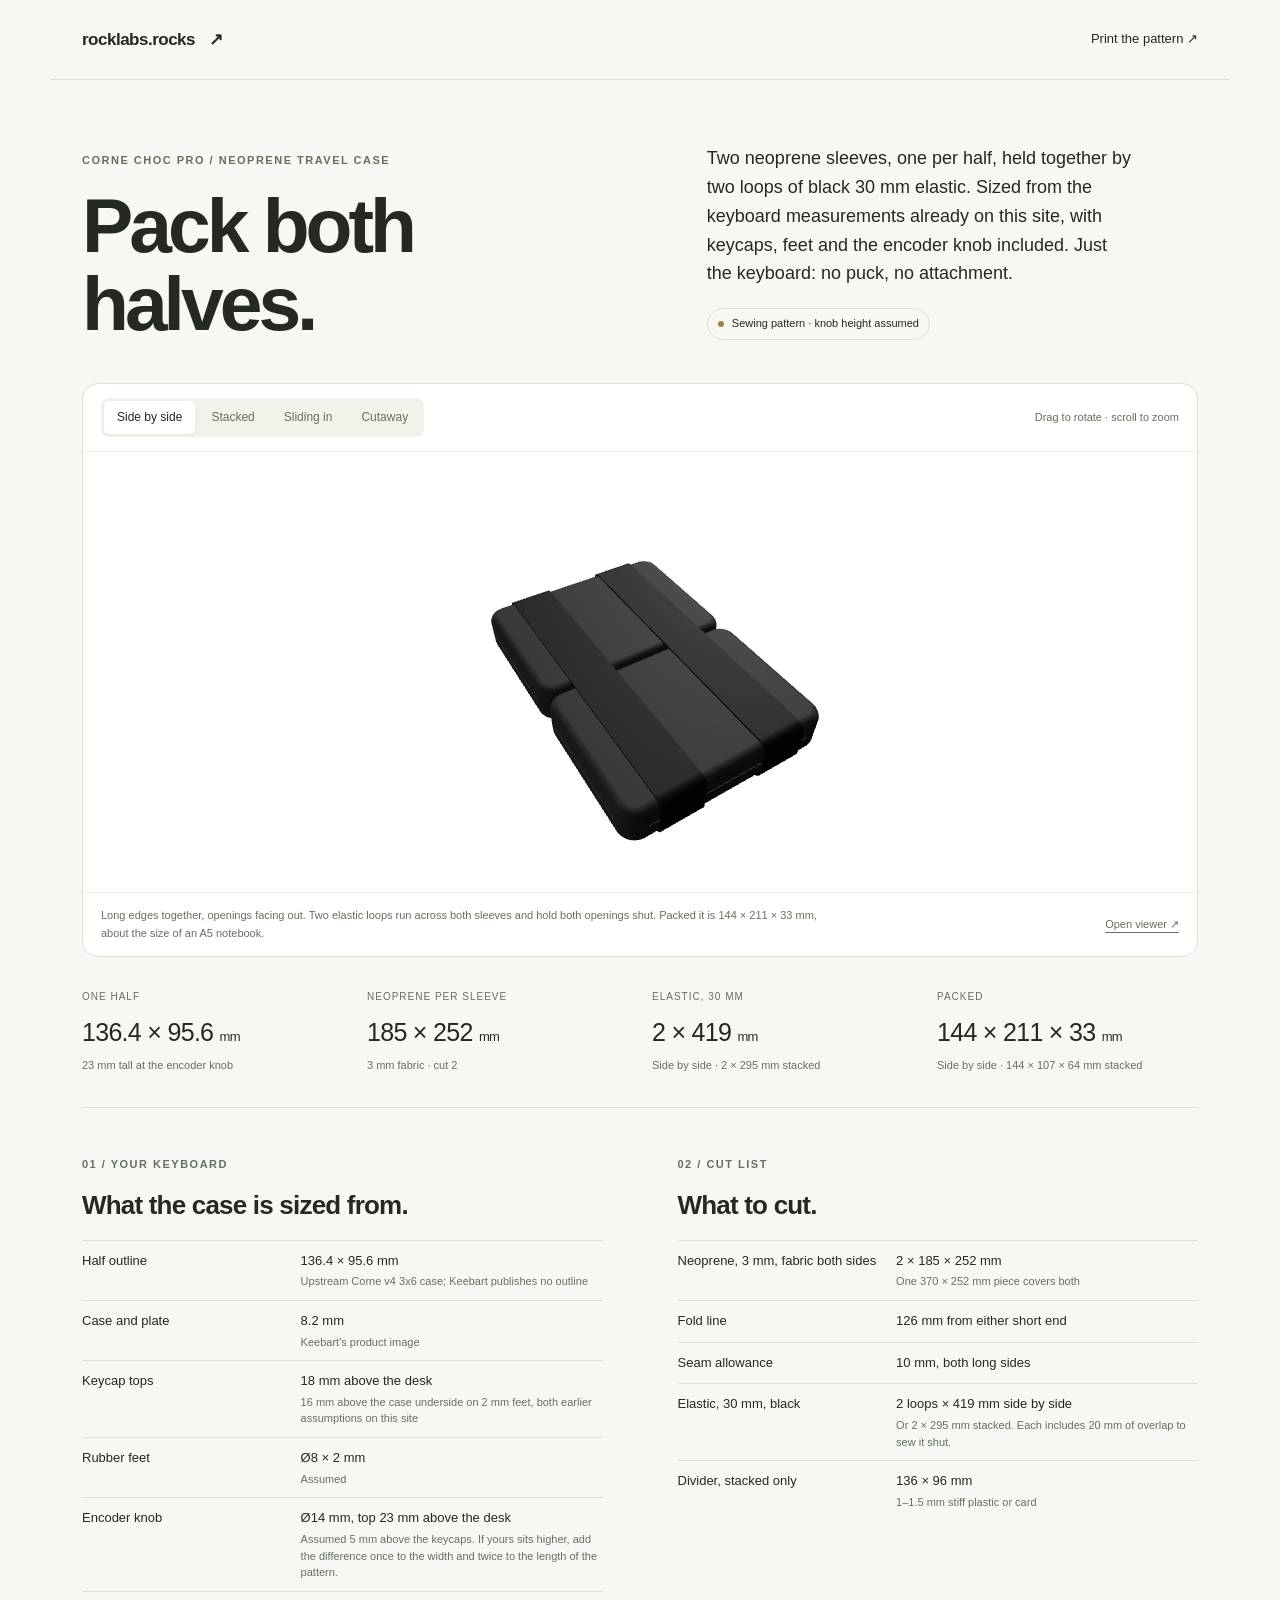
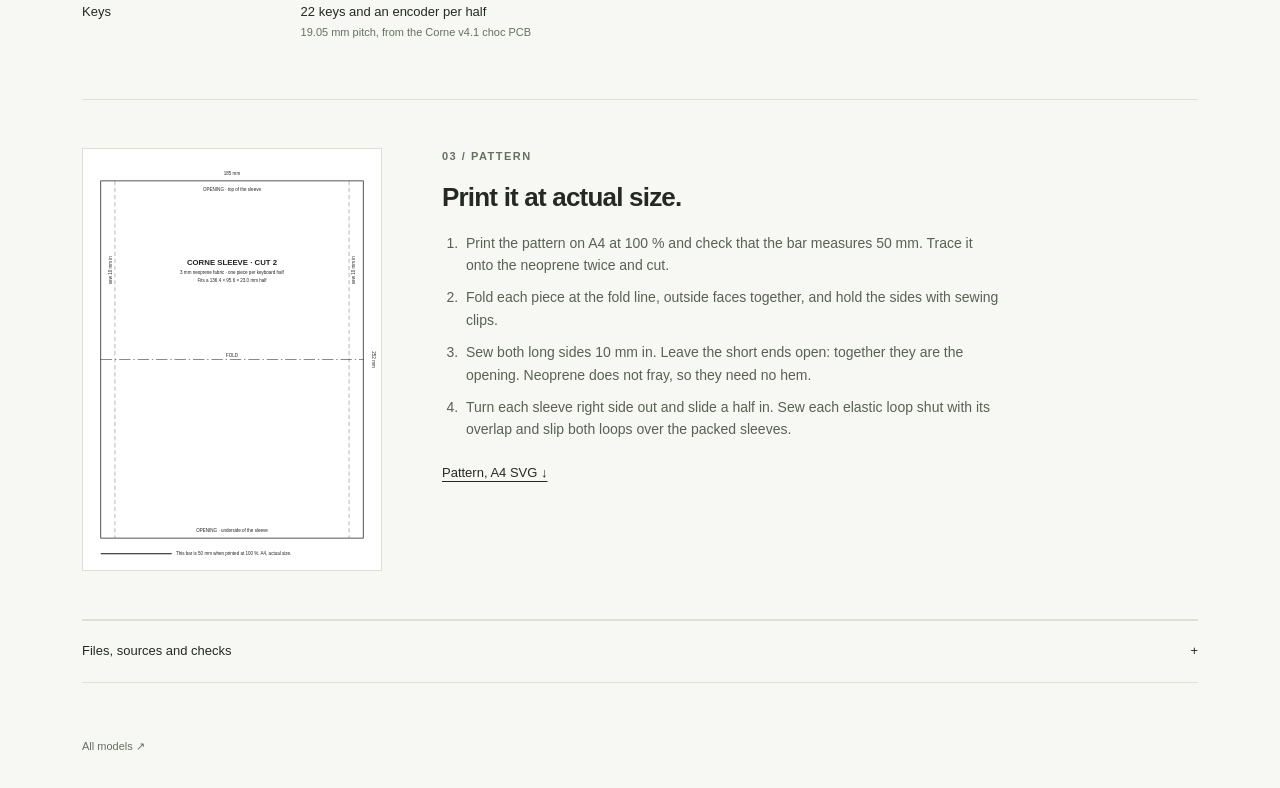
==== case.html @ 36a853fb "Add neoprene travel case for the Corne halves with render page and A4 pattern" ====
<!DOCTYPE html>
<html lang="en">
<head>
  <meta charset="UTF-8">
  <meta name="viewport" content="width=device-width, initial-scale=1">
  <meta name="description" content="A sewn neoprene travel case for both Corne Choc Pro halves: 3D render, keyboard measurements, cut sizes and a 1:1 A4 pattern.">
  <title>Corne neoprene travel case — rocklabs.rocks</title>
  <link rel="stylesheet" href="assets/dock.css">
  <link rel="stylesheet" href="assets/dual.css">
  <link rel="stylesheet" href="assets/case.css">
</head>
<body>
  <header class="site-header">
    <a class="wordmark" href="index.html">rocklabs.rocks <span aria-hidden="true">↗</span></a>
    <a href="models/corne_case_pattern.svg">Print the pattern ↗</a>
  </header>
  <main>
    <section class="intro">
      <div>
        <p class="eyebrow">CORNE CHOC PRO / NEOPRENE TRAVEL CASE</p>
        <h1>Pack both<br>halves.</h1>
      </div>
      <div class="intro-copy">
        <p>Two neoprene sleeves, one per half, held together by two loops of black 30 mm elastic. Sized from the keyboard measurements already on this site, with keycaps, feet and the encoder knob included. Just the keyboard: no puck, no attachment.</p>
        <span class="status"><i></i> Sewing pattern · knob height assumed</span>
      </div>
    </section>

    <section class="viewer-card" aria-label="Interactive case preview">
      <div class="viewer-toolbar">
        <div class="tabs" role="group" aria-label="Choose model view">
          <button type="button" data-mode="side" aria-pressed="true">Side by side</button>
          <button type="button" data-mode="stacked" aria-pressed="false">Stacked</button>
          <button type="button" data-mode="sliding" aria-pressed="false">Sliding in</button>
          <button type="button" data-mode="cutaway" aria-pressed="false">Cutaway</button>
        </div>
        <span class="viewer-help">Drag to rotate · scroll to zoom</span>
      </div>
      <div class="viewport">
        <iframe id="model-view" title="3D preview of the Corne neoprene travel case" src="viewer.html?embed=1&amp;label=Corne%20neoprene%20case%20%E2%80%94%20side%20by%20side&amp;model=models%2Fcorne_case_side_sleeves.stl%7C3a3d41&amp;model=models%2Fcorne_case_side_bands.stl%7C151617" allow="fullscreen"></iframe>
        <p id="load-status" role="status">Loading the actual STL files…</p>
      </div>
      <div class="viewer-caption">
        <p id="view-caption">Long edges together, openings facing out. Two elastic loops run across both sleeves and hold both openings shut. Packed it is 144 × 211 × 33 mm, about the size of an A5 notebook.</p>
        <a id="open-viewer" href="viewer.html?model=models/corne_case_side_sleeves.stl">Open viewer ↗</a>
      </div>
    </section>

    <section class="spec-strip" aria-label="Case measurements">
      <div><span>ONE HALF</span><strong><b data-fill="derived.keyboard_half.length">136.4</b> × <b data-fill="derived.keyboard_half.depth">95.6</b> <small>mm</small></strong><p><b data-fill="derived.keyboard_half.packed_height">23</b> mm tall at the encoder knob</p></div>
      <div><span>NEOPRENE PER SLEEVE</span><strong><b data-fill="derived.sleeve.cut_width">185</b> × <b data-fill="derived.sleeve.cut_length">252</b> <small>mm</small></strong><p>3 mm fabric · cut 2</p></div>
      <div><span>ELASTIC, 30 MM</span><strong>2 × <b data-fill="derived.elastic_loops.side_by_side.0">419</b> <small>mm</small></strong><p>Side by side · 2 × <b data-fill="derived.elastic_loops.stacked.0">295</b> mm stacked</p></div>
      <div><span>PACKED</span><strong><b data-fill="derived.packed.side_by_side">144 × 211 × 33</b> <small>mm</small></strong><p>Side by side · <b data-fill="derived.packed.stacked">144 × 107 × 64</b> mm stacked</p></div>
    </section>

    <section class="measure-grid">
      <article>
        <p class="eyebrow">01 / YOUR KEYBOARD</p>
        <h2>What the case is sized from.</h2>
        <table>
          <tr><th>Half outline</th><td><b data-fill="derived.keyboard_half.length">136.4</b> × <b data-fill="derived.keyboard_half.depth">95.6</b> mm<small>Upstream Corne v4 3x6 case; Keebart publishes no outline</small></td></tr>
          <tr><th>Case and plate</th><td><b data-fill="config.keyboard_case_height">8.2</b> mm<small>Keebart's product image</small></td></tr>
          <tr><th>Keycap tops</th><td><b data-fill="derived.keyboard_half.keycap_top_above_desk">18</b> mm above the desk<small>16 mm above the case underside on 2 mm feet, both earlier assumptions on this site</small></td></tr>
          <tr><th>Rubber feet</th><td>Ø<b data-fill="config.keyboard_foot_diameter">8</b> × <b data-fill="config.keyboard_foot_height">2</b> mm<small>Assumed</small></td></tr>
          <tr><th>Encoder knob</th><td>Ø<b data-fill="config.encoder_knob_diameter">14</b> mm, top <b data-fill="derived.keyboard_half.knob_top_above_desk">23</b> mm above the desk<small>Assumed <b data-fill="config.encoder_knob_above_keycaps">5</b> mm above the keycaps. If yours sits higher, add the difference once to the width and twice to the length of the pattern.</small></td></tr>
          <tr><th>Keys</th><td>22 keys and an encoder per half<small>19.05 mm pitch, from the Corne v4.1 choc PCB</small></td></tr>
        </table>
      </article>
      <article>
        <p class="eyebrow">02 / CUT LIST</p>
        <h2>What to cut.</h2>
        <table>
          <tr><th>Neoprene, 3 mm, fabric both sides</th><td>2 × <b data-fill="derived.sleeve.cut_width">185</b> × <b data-fill="derived.sleeve.cut_length">252</b> mm<small>One <b data-fill="derived.neoprene_needed">370 × 252</b> mm piece covers both</small></td></tr>
          <tr><th>Fold line</th><td><b data-fill="derived.sleeve.fold_from_end">126</b> mm from either short end</td></tr>
          <tr><th>Seam allowance</th><td><b data-fill="config.seam_allowance">10</b> mm, both long sides</td></tr>
          <tr><th>Elastic, 30 mm, black</th><td>2 loops × <b data-fill="derived.elastic_loops.side_by_side.0">419</b> mm side by side<small>Or 2 × <b data-fill="derived.elastic_loops.stacked.0">295</b> mm stacked. Each includes <b data-fill="config.elastic_join_overlap">20</b> mm of overlap to sew it shut.</small></td></tr>
          <tr><th>Divider, stacked only</th><td><b data-fill="derived.divider">136 × 96</b> mm<small>1–1.5 mm stiff plastic or card</small></td></tr>
        </table>
      </article>
    </section>

    <section class="pattern" aria-labelledby="pattern-heading">
      <a class="pattern-sheet" href="models/corne_case_pattern.svg"><img src="models/corne_case_pattern.svg" alt="Cut pattern: a 185 by 252 mm rectangle with a fold line across the middle and a 10 mm seam line along both long sides" width="210" height="297"></a>
      <div>
        <p class="eyebrow">03 / PATTERN</p>
        <h2 id="pattern-heading">Print it at actual size.</h2>
        <ol class="steps">
          <li>Print the pattern on A4 at 100 % and check that the bar measures 50 mm. Trace it onto the neoprene twice and cut.</li>
          <li>Fold each piece at the fold line, outside faces together, and hold the sides with sewing clips.</li>
          <li>Sew both long sides 10 mm in. Leave the short ends open: together they are the opening. Neoprene does not fray, so they need no hem.</li>
          <li>Turn each sleeve right side out and slide a half in. Sew each elastic loop shut with its overlap and slip both loops over the packed sleeves.</li>
        </ol>
        <p class="pattern-links"><a href="models/corne_case_pattern.svg" download>Pattern, A4 SVG ↓</a></p>
      </div>
    </section>

    <details>
      <summary>Files, sources and checks <span>+</span></summary>
      <div class="reference-content">
        <p id="validation">CAD and mesh check results are in the dimension report.</p>
        <p>The keyboard model uses the switch positions from foostan's Corne v4.1 choc PCB and the outline of the upstream 3x6 case (CC BY 4.0). Keebart's own case may differ slightly; the neoprene stretches enough to cover that.</p>
        <div class="resource-links">
          <a href="models/corne_case_pattern.svg" download>Pattern SVG ↓</a>
          <a href="models/corne_case_dimensions.json">Dimensions & checks ↗</a>
          <a href="cad/corne_case.json" download>Keyboard & case parameters ↓</a>
          <a href="cad/work/generate_corne_case.py" download>CAD generator ↓</a>
          <a href="cad/references/README.md">Reference attribution ↗</a>
        </div>
      </div>
    </details>
  </main>
  <footer><a href="index.html">All models ↗</a></footer>
  <script src="assets/case.js" defer></script>
</body>
</html>
---- assets/dock.css ----
:root { color-scheme: light; --ink:#242923; --muted:#65705f; --paper:#f7f8f3; --line:#dce1d4; --green:#e1eccb; }
* { box-sizing:border-box; }
body { margin:0; background:var(--paper); color:var(--ink); font-family:-apple-system,BlinkMacSystemFont,"Segoe UI",sans-serif; line-height:1.6; }
a { color:inherit; text-underline-offset:4px; }
a:focus-visible,button:focus-visible,summary:focus-visible { outline:3px solid #678746; outline-offset:5px; }
.site-header,main,footer { max-width:1180px; margin:auto; padding-left:32px; padding-right:32px; }
.site-header { display:flex; justify-content:space-between; align-items:center; padding-top:26px; padding-bottom:26px; border-bottom:1px solid var(--line); font-size:13px; }
.site-header a { text-decoration:none; }
.wordmark { font-weight:750; font-size:17px; letter-spacing:-.5px; }
.wordmark span { margin-left:10px; }
.intro { display:grid; grid-template-columns:1.15fr 1fr; align-items:end; gap:60px; padding:64px 0 40px; }
.eyebrow { font-size:11px; font-weight:650; letter-spacing:1.5px; margin:0 0 17px; color:var(--muted); }
h1 { font-size:clamp(48px,6vw,78px); line-height:1.02; letter-spacing:-4px; margin:0; font-weight:600; }
.intro-copy { max-width:425px; padding-bottom:3px; }
.intro-copy>p { font-size:18px; line-height:1.6; margin:0 0 20px; }
.status { display:inline-flex; gap:8px; align-items:center; font-size:11px; border:1px solid var(--line); padding:6px 10px; border-radius:20px; }
.status i { width:6px; height:6px; border-radius:50%; background:#a48239; }
.viewer-card { background:#fff; border:1px solid var(--line); border-radius:16px; overflow:hidden; }
.viewer-toolbar,.viewer-caption { padding:14px 18px; display:flex; align-items:center; justify-content:space-between; gap:16px; }
.viewer-toolbar { border-bottom:1px solid #edf0e7; }
.tabs { display:flex; padding:3px; background:#f1f3eb; border-radius:8px; gap:3px; }
.tabs button { border:0; background:transparent; border-radius:5px; padding:7px 13px; font:inherit; font-size:12px; color:var(--muted); cursor:pointer; }
.tabs button[aria-pressed=true] { color:var(--ink); background:white; box-shadow:0 1px 4px #0000000d; }
.viewer-help { font-size:11px; color:var(--muted); }
.viewport { height:440px; position:relative; }
iframe { width:100%; height:100%; border:0; display:block; }
#load-status { position:absolute; left:18px; bottom:3px; font-size:12px; color:var(--muted); background:#fffffff0; padding:4px 8px; border-radius:4px; pointer-events:none; }
#load-status:empty { display:none; }
.viewer-caption { border-top:1px solid #edf0e7; color:var(--muted); font-size:11px; }
.viewer-caption p { margin:0; max-width:740px; }
.viewer-caption a { white-space:nowrap; }
.spec-strip { display:grid; grid-template-columns:repeat(4,1fr); padding:32px 0; border-bottom:1px solid var(--line); gap:24px; }
.spec-strip span { display:block; color:var(--muted); font-size:10px; letter-spacing:1px; margin-bottom:7px; }
.spec-strip strong { display:block; font-weight:500; font-size:25px; letter-spacing:-.7px; }
.spec-strip small { font-size:13px; }
.spec-strip p { color:var(--muted); font-size:11px; margin:5px 0 0; }
.details-grid { display:grid; grid-template-columns:1fr 1fr; gap:75px; padding:48px 0; border-bottom:1px solid var(--line); }
h2 { font-size:26px; line-height:1.2; font-weight:550; letter-spacing:-.8px; margin:0 0 18px; }
.details-grid article>p:not(.eyebrow) { font-size:14px; color:#586152; }
.downloads { padding:46px 0 28px; }
.download-heading>p:last-child { font-size:12px; color:var(--muted); margin-top:-6px; }
.download-cards { display:grid; grid-template-columns:repeat(3,1fr); gap:14px; margin-top:25px; }
.download-card { display:flex; flex-direction:column; text-decoration:none; padding:24px; border:1px solid var(--line); border-radius:12px; transition:transform .15s,background .15s; }
.download-card:hover { transform:translateY(-3px); background:#edf0e4; }
.download-card.primary { background:var(--green); border-color:#cfddba; }
.download-card>span { font-size:9px; color:var(--muted); letter-spacing:.9px; }
.download-card strong { font-size:22px; font-weight:500; margin:14px 0 9px; }
.download-card b { float:right; font-weight:400; }
.download-card p { color:#57614f; font-size:12px; margin:0 0 24px; }
.download-card small { font-size:10px; margin-top:auto; }
.hardware { font-size:12px; color:var(--muted); margin:20px 0 0; max-width:1000px; }
details { border-top:1px solid var(--line); border-bottom:1px solid var(--line); margin-bottom:55px; }
summary { padding:20px 0; cursor:pointer; font-size:13px; list-style:none; }
summary::-webkit-details-marker { display:none; }
summary span { float:right; }
.reference-content { padding-bottom:24px; font-size:13px; color:var(--muted); }
.resource-links { display:flex; flex-wrap:wrap; gap:13px 24px; margin-top:20px; }
footer { display:flex; justify-content:space-between; padding-bottom:32px; font-size:11px; color:var(--muted); }
footer a { text-decoration:none; }
@media (max-width:760px) {
  .site-header,main,footer { padding-left:20px; padding-right:20px; }
  .intro { gap:26px; grid-template-columns:1fr; padding-top:42px; }
  h1 { letter-spacing:-2.5px; }
  .intro-copy>p { font-size:16px; }
  .spec-strip { grid-template-columns:1fr 1fr; row-gap:24px; }
  .details-grid { grid-template-columns:1fr; gap:24px; padding:35px 0; }
  .download-cards { grid-template-columns:1fr; }
  .viewport { height:330px; }
  .viewer-help { display:none; }
  .viewer-caption { align-items:start; font-size:10px; }
  .viewer-caption p { max-width:78%; }
  .tabs { width:100%; }
  .tabs button { flex:1; }
}
@media (prefers-reduced-motion:reduce) { .download-card { transition:none; } }
---- assets/dual.css ----
.tabs { flex-wrap:wrap; }
.tabs button { white-space:nowrap; }
.revision-link { margin:0 0 24px; font-size:13px; }
footer { gap:12px 20px; flex-wrap:wrap; }
@media (max-width:760px) {
  .tabs { display:grid; grid-template-columns:repeat(3,minmax(0,1fr)); }
  .tabs button { padding:7px 4px; }
}
---- assets/case.css ----
.measure-grid { display:grid; grid-template-columns:1fr 1fr; gap:75px; padding:48px 0; border-bottom:1px solid var(--line); }
.measure-grid table { width:100%; border-collapse:collapse; font-size:13px; }
.measure-grid th,.measure-grid td { text-align:left; vertical-align:top; padding:10px 0; border-top:1px solid var(--line); }
.measure-grid th { font-weight:500; width:42%; padding-right:18px; }
.measure-grid td small { display:block; color:var(--muted); font-size:11px; line-height:1.5; margin-top:2px; }
[data-fill] { font-weight:inherit; }
.pattern { display:grid; grid-template-columns:minmax(0,300px) 1fr; gap:60px; align-items:start; padding:48px 0; border-bottom:1px solid var(--line); }
.pattern-sheet { display:block; border:1px solid var(--line); background:#fff; }
.pattern-sheet img { display:block; width:100%; height:auto; }
.steps { margin:0; padding-left:20px; font-size:14px; color:#586152; max-width:560px; }
.steps li { margin-bottom:10px; padding-left:4px; }
.pattern-links { font-size:13px; margin:22px 0 0; }
footer { margin-top:0; }
@media (max-width:760px) {
  .tabs { grid-template-columns:repeat(2,minmax(0,1fr)); }
  .measure-grid,.pattern { grid-template-columns:1fr; gap:30px; padding:35px 0; }
  .pattern-sheet { max-width:260px; }
}
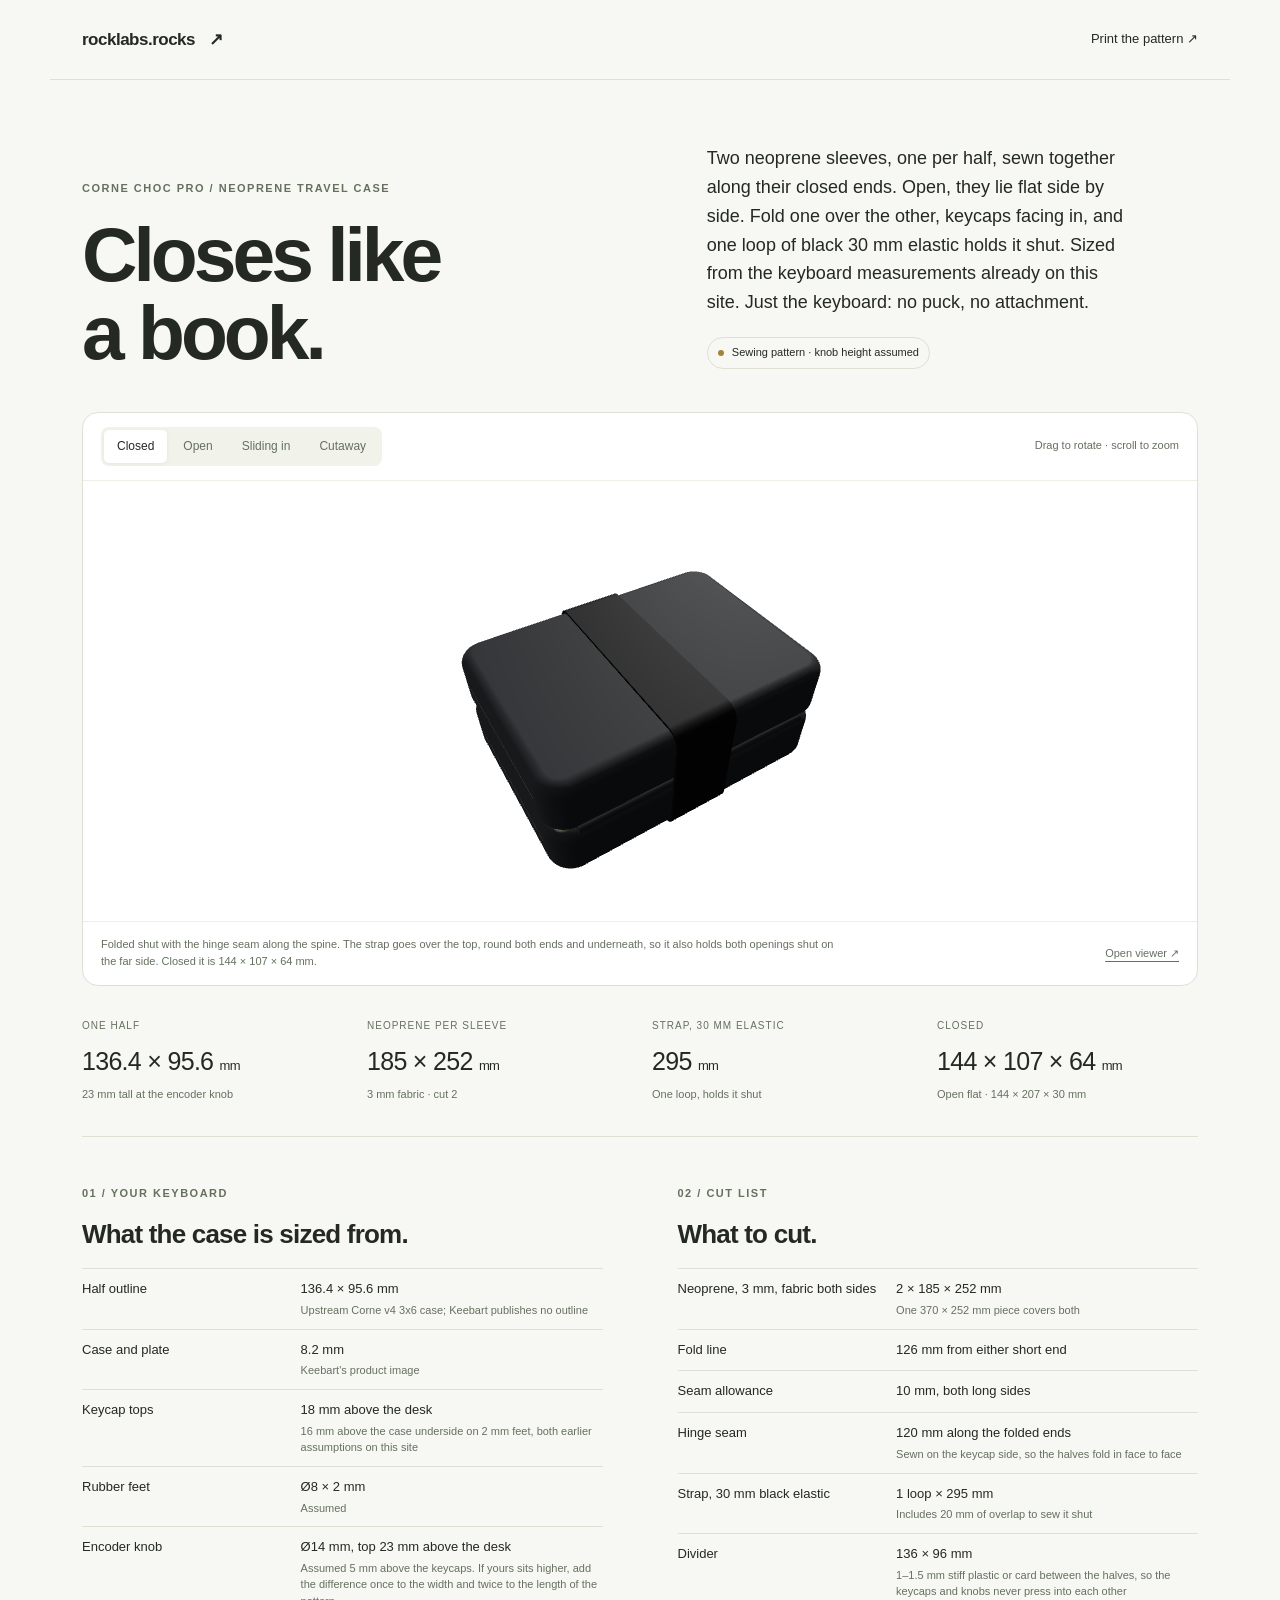
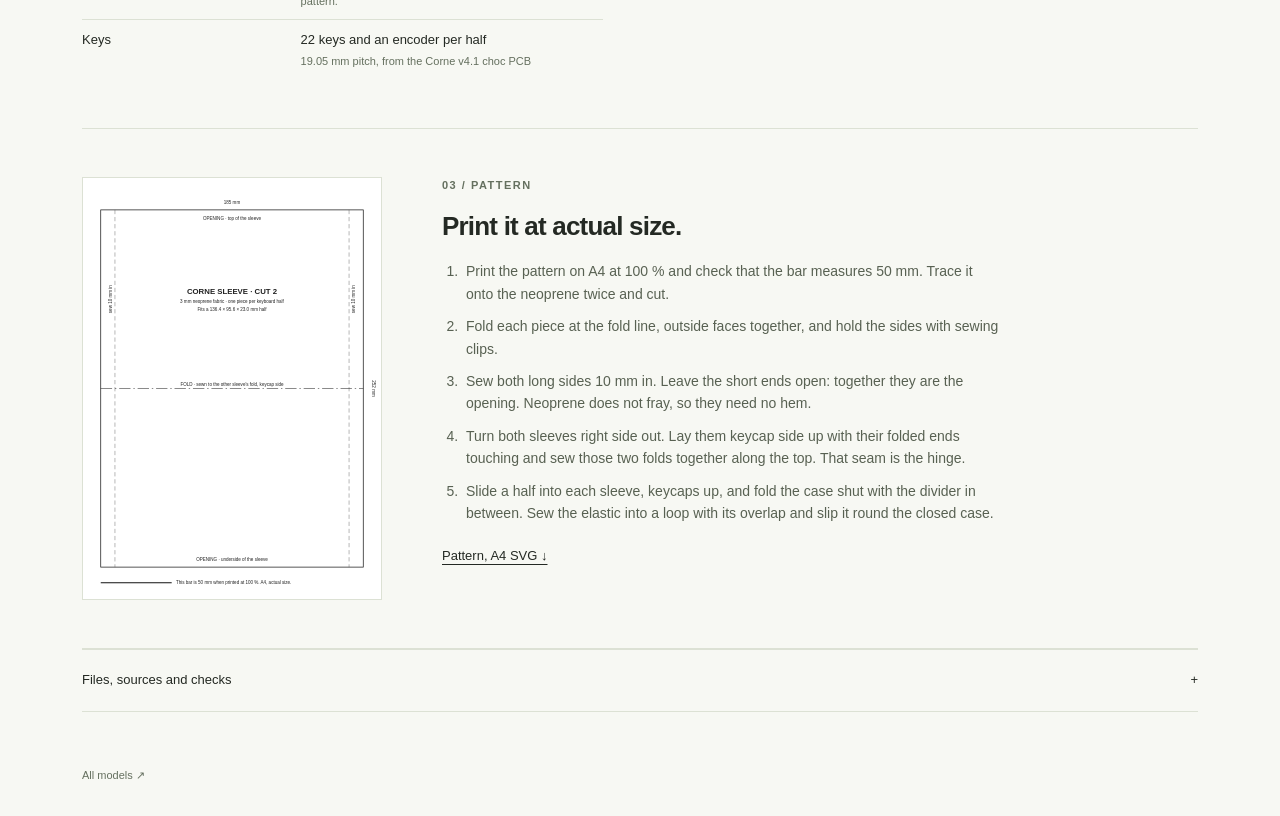
==== commit b8238f25: "Hinge the Corne case sleeves like a book with one strap" ====
--- a/case.html
+++ b/case.html
@@ -3,7 +3,7 @@
 <head>
   <meta charset="UTF-8">
   <meta name="viewport" content="width=device-width, initial-scale=1">
-  <meta name="description" content="A sewn neoprene travel case for both Corne Choc Pro halves: 3D render, keyboard measurements, cut sizes and a 1:1 A4 pattern.">
+  <meta name="description" content="A sewn neoprene travel case for both Corne Choc Pro halves that folds shut like a book: 3D render, keyboard measurements, cut sizes and a 1:1 A4 pattern.">
   <title>Corne neoprene travel case — rocklabs.rocks</title>
   <link rel="stylesheet" href="assets/dock.css">
   <link rel="stylesheet" href="assets/dual.css">
@@ -18,10 +18,10 @@
     <section class="intro">
       <div>
         <p class="eyebrow">CORNE CHOC PRO / NEOPRENE TRAVEL CASE</p>
-        <h1>Pack both<br>halves.</h1>
+        <h1>Closes like<br>a book.</h1>
       </div>
       <div class="intro-copy">
-        <p>Two neoprene sleeves, one per half, held together by two loops of black 30 mm elastic. Sized from the keyboard measurements already on this site, with keycaps, feet and the encoder knob included. Just the keyboard: no puck, no attachment.</p>
+        <p>Two neoprene sleeves, one per half, sewn together along their closed ends. Open, they lie flat side by side. Fold one over the other, keycaps facing in, and one loop of black 30 mm elastic holds it shut. Sized from the keyboard measurements already on this site. Just the keyboard: no puck, no attachment.</p>
         <span class="status"><i></i> Sewing pattern · knob height assumed</span>
       </div>
     </section>
@@ -29,28 +29,28 @@
     <section class="viewer-card" aria-label="Interactive case preview">
       <div class="viewer-toolbar">
         <div class="tabs" role="group" aria-label="Choose model view">
-          <button type="button" data-mode="side" aria-pressed="true">Side by side</button>
-          <button type="button" data-mode="stacked" aria-pressed="false">Stacked</button>
+          <button type="button" data-mode="closed" aria-pressed="true">Closed</button>
+          <button type="button" data-mode="open" aria-pressed="false">Open</button>
           <button type="button" data-mode="sliding" aria-pressed="false">Sliding in</button>
           <button type="button" data-mode="cutaway" aria-pressed="false">Cutaway</button>
         </div>
         <span class="viewer-help">Drag to rotate · scroll to zoom</span>
       </div>
       <div class="viewport">
-        <iframe id="model-view" title="3D preview of the Corne neoprene travel case" src="viewer.html?embed=1&amp;label=Corne%20neoprene%20case%20%E2%80%94%20side%20by%20side&amp;model=models%2Fcorne_case_side_sleeves.stl%7C3a3d41&amp;model=models%2Fcorne_case_side_bands.stl%7C151617" allow="fullscreen"></iframe>
+        <iframe id="model-view" title="3D preview of the Corne neoprene travel case" src="viewer.html?embed=1&amp;label=Corne%20neoprene%20case%20%E2%80%94%20closed&amp;model=models%2Fcorne_case_closed_sleeves.stl%7C3a3d41&amp;model=models%2Fcorne_case_closed_strap.stl%7C151617&amp;model=models%2Fcorne_case_closed_divider.stl%7Cd8ccb0" allow="fullscreen"></iframe>
         <p id="load-status" role="status">Loading the actual STL files…</p>
       </div>
       <div class="viewer-caption">
-        <p id="view-caption">Long edges together, openings facing out. Two elastic loops run across both sleeves and hold both openings shut. Packed it is 144 × 211 × 33 mm, about the size of an A5 notebook.</p>
-        <a id="open-viewer" href="viewer.html?model=models/corne_case_side_sleeves.stl">Open viewer ↗</a>
+        <p id="view-caption">Folded shut with the hinge seam along the spine. The strap goes over the top, round both ends and underneath, so it also holds both openings shut on the far side. Closed it is 144 × 107 × 64 mm.</p>
+        <a id="open-viewer" href="viewer.html?model=models/corne_case_closed_sleeves.stl">Open viewer ↗</a>
       </div>
     </section>
 
     <section class="spec-strip" aria-label="Case measurements">
       <div><span>ONE HALF</span><strong><b data-fill="derived.keyboard_half.length">136.4</b> × <b data-fill="derived.keyboard_half.depth">95.6</b> <small>mm</small></strong><p><b data-fill="derived.keyboard_half.packed_height">23</b> mm tall at the encoder knob</p></div>
       <div><span>NEOPRENE PER SLEEVE</span><strong><b data-fill="derived.sleeve.cut_width">185</b> × <b data-fill="derived.sleeve.cut_length">252</b> <small>mm</small></strong><p>3 mm fabric · cut 2</p></div>
-      <div><span>ELASTIC, 30 MM</span><strong>2 × <b data-fill="derived.elastic_loops.side_by_side.0">419</b> <small>mm</small></strong><p>Side by side · 2 × <b data-fill="derived.elastic_loops.stacked.0">295</b> mm stacked</p></div>
-      <div><span>PACKED</span><strong><b data-fill="derived.packed.side_by_side">144 × 211 × 33</b> <small>mm</small></strong><p>Side by side · <b data-fill="derived.packed.stacked">144 × 107 × 64</b> mm stacked</p></div>
+      <div><span>STRAP, 30 MM ELASTIC</span><strong><b data-fill="derived.elastic_loops.closed.0">295</b> <small>mm</small></strong><p>One loop, holds it shut</p></div>
+      <div><span>CLOSED</span><strong><b data-fill="derived.packed.closed">144 × 107 × 64</b> <small>mm</small></strong><p>Open flat · <b data-fill="derived.packed.open">144 × 207 × 30</b> mm</p></div>
     </section>
 
     <section class="measure-grid">
@@ -73,8 +73,9 @@
           <tr><th>Neoprene, 3 mm, fabric both sides</th><td>2 × <b data-fill="derived.sleeve.cut_width">185</b> × <b data-fill="derived.sleeve.cut_length">252</b> mm<small>One <b data-fill="derived.neoprene_needed">370 × 252</b> mm piece covers both</small></td></tr>
           <tr><th>Fold line</th><td><b data-fill="derived.sleeve.fold_from_end">126</b> mm from either short end</td></tr>
           <tr><th>Seam allowance</th><td><b data-fill="config.seam_allowance">10</b> mm, both long sides</td></tr>
-          <tr><th>Elastic, 30 mm, black</th><td>2 loops × <b data-fill="derived.elastic_loops.side_by_side.0">419</b> mm side by side<small>Or 2 × <b data-fill="derived.elastic_loops.stacked.0">295</b> mm stacked. Each includes <b data-fill="config.elastic_join_overlap">20</b> mm of overlap to sew it shut.</small></td></tr>
-          <tr><th>Divider, stacked only</th><td><b data-fill="derived.divider">136 × 96</b> mm<small>1–1.5 mm stiff plastic or card</small></td></tr>
+          <tr><th>Hinge seam</th><td><b data-fill="derived.hinge_length">120</b> mm along the folded ends<small>Sewn on the keycap side, so the halves fold in face to face</small></td></tr>
+          <tr><th>Strap, 30 mm black elastic</th><td>1 loop × <b data-fill="derived.elastic_loops.closed.0">295</b> mm<small>Includes <b data-fill="config.elastic_join_overlap">20</b> mm of overlap to sew it shut</small></td></tr>
+          <tr><th>Divider</th><td><b data-fill="derived.divider">136 × 96</b> mm<small>1–1.5 mm stiff plastic or card between the halves, so the keycaps and knobs never press into each other</small></td></tr>
         </table>
       </article>
     </section>
@@ -88,7 +89,8 @@
           <li>Print the pattern on A4 at 100 % and check that the bar measures 50 mm. Trace it onto the neoprene twice and cut.</li>
           <li>Fold each piece at the fold line, outside faces together, and hold the sides with sewing clips.</li>
           <li>Sew both long sides 10 mm in. Leave the short ends open: together they are the opening. Neoprene does not fray, so they need no hem.</li>
-          <li>Turn each sleeve right side out and slide a half in. Sew each elastic loop shut with its overlap and slip both loops over the packed sleeves.</li>
+          <li>Turn both sleeves right side out. Lay them keycap side up with their folded ends touching and sew those two folds together along the top. That seam is the hinge.</li>
+          <li>Slide a half into each sleeve, keycaps up, and fold the case shut with the divider in between. Sew the elastic into a loop with its overlap and slip it round the closed case.</li>
         </ol>
         <p class="pattern-links"><a href="models/corne_case_pattern.svg" download>Pattern, A4 SVG ↓</a></p>
       </div>
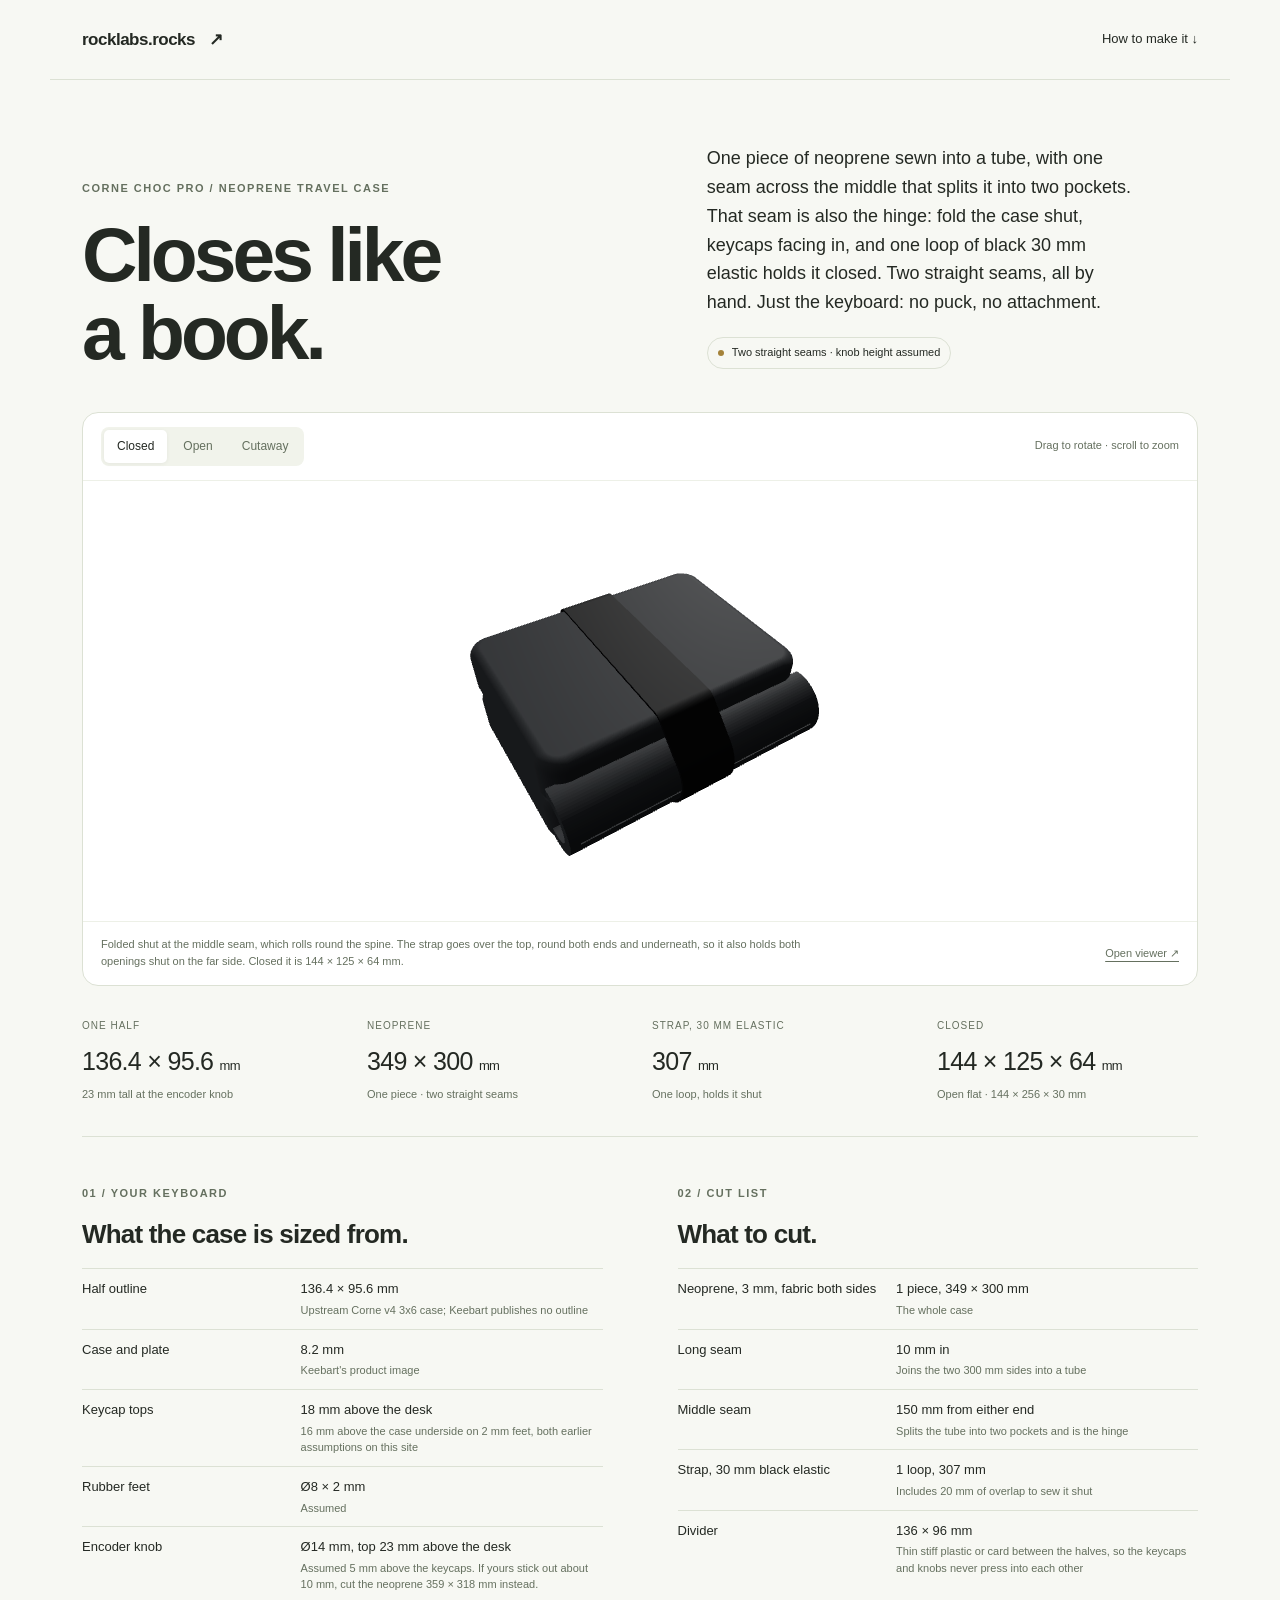
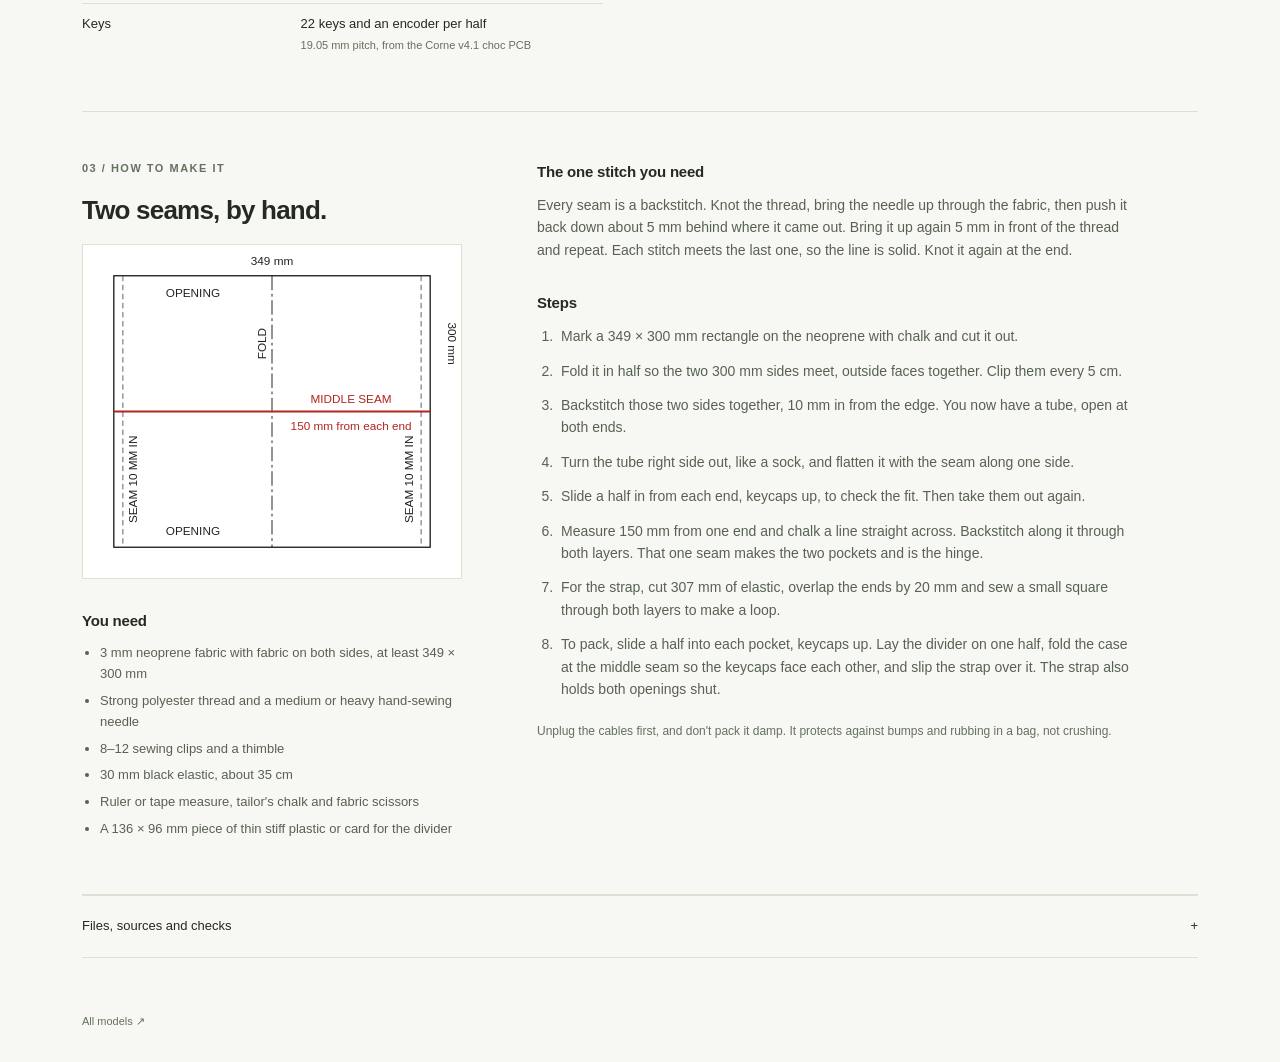
==== commit 8e119daf: "Make the Corne case one neoprene tube with a middle seam hinge and add sewing steps" ====
--- a/case.html
+++ b/case.html
@@ -3,7 +3,7 @@
 <head>
   <meta charset="UTF-8">
   <meta name="viewport" content="width=device-width, initial-scale=1">
-  <meta name="description" content="A sewn neoprene travel case for both Corne Choc Pro halves that folds shut like a book: 3D render, keyboard measurements, cut sizes and a 1:1 A4 pattern.">
+  <meta name="description" content="A hand-sewn neoprene travel case for both Corne Choc Pro halves: one piece of fabric, two straight seams, folds shut like a book. 3D render, measurements and step-by-step instructions.">
   <title>Corne neoprene travel case — rocklabs.rocks</title>
   <link rel="stylesheet" href="assets/dock.css">
   <link rel="stylesheet" href="assets/dual.css">
@@ -12,7 +12,7 @@
 <body>
   <header class="site-header">
     <a class="wordmark" href="index.html">rocklabs.rocks <span aria-hidden="true">↗</span></a>
-    <a href="models/corne_case_pattern.svg">Print the pattern ↗</a>
+    <a href="#make">How to make it ↓</a>
   </header>
   <main>
     <section class="intro">
@@ -21,8 +21,8 @@
         <h1>Closes like<br>a book.</h1>
       </div>
       <div class="intro-copy">
-        <p>Two neoprene sleeves, one per half, sewn together along their closed ends. Open, they lie flat side by side. Fold one over the other, keycaps facing in, and one loop of black 30 mm elastic holds it shut. Sized from the keyboard measurements already on this site. Just the keyboard: no puck, no attachment.</p>
-        <span class="status"><i></i> Sewing pattern · knob height assumed</span>
+        <p>One piece of neoprene sewn into a tube, with one seam across the middle that splits it into two pockets. That seam is also the hinge: fold the case shut, keycaps facing in, and one loop of black 30 mm elastic holds it closed. Two straight seams, all by hand. Just the keyboard: no puck, no attachment.</p>
+        <span class="status"><i></i> Two straight seams · knob height assumed</span>
       </div>
     </section>
 
@@ -31,7 +31,6 @@
         <div class="tabs" role="group" aria-label="Choose model view">
           <button type="button" data-mode="closed" aria-pressed="true">Closed</button>
           <button type="button" data-mode="open" aria-pressed="false">Open</button>
-          <button type="button" data-mode="sliding" aria-pressed="false">Sliding in</button>
           <button type="button" data-mode="cutaway" aria-pressed="false">Cutaway</button>
         </div>
         <span class="viewer-help">Drag to rotate · scroll to zoom</span>
@@ -41,16 +40,16 @@
         <p id="load-status" role="status">Loading the actual STL files…</p>
       </div>
       <div class="viewer-caption">
-        <p id="view-caption">Folded shut with the hinge seam along the spine. The strap goes over the top, round both ends and underneath, so it also holds both openings shut on the far side. Closed it is 144 × 107 × 64 mm.</p>
+        <p id="view-caption">Folded shut at the middle seam, which rolls round the spine. The strap goes over the top, round both ends and underneath, so it also holds both openings shut on the far side. Closed it is 144 × 125 × 64 mm.</p>
         <a id="open-viewer" href="viewer.html?model=models/corne_case_closed_sleeves.stl">Open viewer ↗</a>
       </div>
     </section>
 
     <section class="spec-strip" aria-label="Case measurements">
       <div><span>ONE HALF</span><strong><b data-fill="derived.keyboard_half.length">136.4</b> × <b data-fill="derived.keyboard_half.depth">95.6</b> <small>mm</small></strong><p><b data-fill="derived.keyboard_half.packed_height">23</b> mm tall at the encoder knob</p></div>
-      <div><span>NEOPRENE PER SLEEVE</span><strong><b data-fill="derived.sleeve.cut_width">185</b> × <b data-fill="derived.sleeve.cut_length">252</b> <small>mm</small></strong><p>3 mm fabric · cut 2</p></div>
-      <div><span>STRAP, 30 MM ELASTIC</span><strong><b data-fill="derived.elastic_loops.closed.0">295</b> <small>mm</small></strong><p>One loop, holds it shut</p></div>
-      <div><span>CLOSED</span><strong><b data-fill="derived.packed.closed">144 × 107 × 64</b> <small>mm</small></strong><p>Open flat · <b data-fill="derived.packed.open">144 × 207 × 30</b> mm</p></div>
+      <div><span>NEOPRENE</span><strong><b data-fill="derived.piece.width">349</b> × <b data-fill="derived.piece.length">300</b> <small>mm</small></strong><p>One piece · two straight seams</p></div>
+      <div><span>STRAP, 30 MM ELASTIC</span><strong><b data-fill="derived.elastic_loops.closed.0">307</b> <small>mm</small></strong><p>One loop, holds it shut</p></div>
+      <div><span>CLOSED</span><strong><b data-fill="derived.packed.closed">144 × 125 × 64</b> <small>mm</small></strong><p>Open flat · <b data-fill="derived.packed.open">144 × 256 × 30</b> mm</p></div>
     </section>
 
     <section class="measure-grid">
@@ -62,7 +61,7 @@
           <tr><th>Case and plate</th><td><b data-fill="config.keyboard_case_height">8.2</b> mm<small>Keebart's product image</small></td></tr>
           <tr><th>Keycap tops</th><td><b data-fill="derived.keyboard_half.keycap_top_above_desk">18</b> mm above the desk<small>16 mm above the case underside on 2 mm feet, both earlier assumptions on this site</small></td></tr>
           <tr><th>Rubber feet</th><td>Ø<b data-fill="config.keyboard_foot_diameter">8</b> × <b data-fill="config.keyboard_foot_height">2</b> mm<small>Assumed</small></td></tr>
-          <tr><th>Encoder knob</th><td>Ø<b data-fill="config.encoder_knob_diameter">14</b> mm, top <b data-fill="derived.keyboard_half.knob_top_above_desk">23</b> mm above the desk<small>Assumed <b data-fill="config.encoder_knob_above_keycaps">5</b> mm above the keycaps. If yours sits higher, add the difference once to the width and twice to the length of the pattern.</small></td></tr>
+          <tr><th>Encoder knob</th><td>Ø<b data-fill="config.encoder_knob_diameter">14</b> mm, top <b data-fill="derived.keyboard_half.knob_top_above_desk">23</b> mm above the desk<small>Assumed <b data-fill="config.encoder_knob_above_keycaps">5</b> mm above the keycaps. If yours stick out about 10 mm, cut the neoprene <b data-fill="derived.piece_if_knob_10mm">359 × 318</b> mm instead.</small></td></tr>
           <tr><th>Keys</th><td>22 keys and an encoder per half<small>19.05 mm pitch, from the Corne v4.1 choc PCB</small></td></tr>
         </table>
       </article>
@@ -70,29 +69,45 @@
         <p class="eyebrow">02 / CUT LIST</p>
         <h2>What to cut.</h2>
         <table>
-          <tr><th>Neoprene, 3 mm, fabric both sides</th><td>2 × <b data-fill="derived.sleeve.cut_width">185</b> × <b data-fill="derived.sleeve.cut_length">252</b> mm<small>One <b data-fill="derived.neoprene_needed">370 × 252</b> mm piece covers both</small></td></tr>
-          <tr><th>Fold line</th><td><b data-fill="derived.sleeve.fold_from_end">126</b> mm from either short end</td></tr>
-          <tr><th>Seam allowance</th><td><b data-fill="config.seam_allowance">10</b> mm, both long sides</td></tr>
-          <tr><th>Hinge seam</th><td><b data-fill="derived.hinge_length">120</b> mm along the folded ends<small>Sewn on the keycap side, so the halves fold in face to face</small></td></tr>
-          <tr><th>Strap, 30 mm black elastic</th><td>1 loop × <b data-fill="derived.elastic_loops.closed.0">295</b> mm<small>Includes <b data-fill="config.elastic_join_overlap">20</b> mm of overlap to sew it shut</small></td></tr>
-          <tr><th>Divider</th><td><b data-fill="derived.divider">136 × 96</b> mm<small>1–1.5 mm stiff plastic or card between the halves, so the keycaps and knobs never press into each other</small></td></tr>
+          <tr><th>Neoprene, 3 mm, fabric both sides</th><td>1 piece, <b data-fill="derived.piece.width">349</b> × <b data-fill="derived.piece.length">300</b> mm<small>The whole case</small></td></tr>
+          <tr><th>Long seam</th><td><b data-fill="config.seam_allowance">10</b> mm in<small>Joins the two <b data-fill="derived.piece.length">300</b> mm sides into a tube</small></td></tr>
+          <tr><th>Middle seam</th><td><b data-fill="derived.piece.middle_seam_from_end">150</b> mm from either end<small>Splits the tube into two pockets and is the hinge</small></td></tr>
+          <tr><th>Strap, 30 mm black elastic</th><td>1 loop, <b data-fill="derived.elastic_loops.closed.0">307</b> mm<small>Includes <b data-fill="config.elastic_join_overlap">20</b> mm of overlap to sew it shut</small></td></tr>
+          <tr><th>Divider</th><td><b data-fill="derived.divider">136 × 96</b> mm<small>Thin stiff plastic or card between the halves, so the keycaps and knobs never press into each other</small></td></tr>
         </table>
       </article>
     </section>
 
-    <section class="pattern" aria-labelledby="pattern-heading">
-      <a class="pattern-sheet" href="models/corne_case_pattern.svg"><img src="models/corne_case_pattern.svg" alt="Cut pattern: a 185 by 252 mm rectangle with a fold line across the middle and a 10 mm seam line along both long sides" width="210" height="297"></a>
+    <section class="make" id="make" aria-labelledby="make-heading">
+      <div class="make-side">
+        <p class="eyebrow">03 / HOW TO MAKE IT</p>
+        <h2 id="make-heading">Two seams, by hand.</h2>
+        <a class="diagram" href="models/corne_case_diagram.svg"><img src="models/corne_case_diagram.svg" alt="Cutting diagram: one 349 by 300 mm rectangle. Fold it so the two 300 mm sides meet and sew them 10 mm in to make a tube, then sew straight across the middle, 150 mm from each end." width="417" height="368"></a>
+        <h3>You need</h3>
+        <ul class="needs">
+          <li>3 mm neoprene fabric with fabric on both sides, at least <b data-fill="derived.piece.width">349</b> × <b data-fill="derived.piece.length">300</b> mm</li>
+          <li>Strong polyester thread and a medium or heavy hand-sewing needle</li>
+          <li>8–12 sewing clips and a thimble</li>
+          <li>30 mm black elastic, about 35 cm</li>
+          <li>Ruler or tape measure, tailor's chalk and fabric scissors</li>
+          <li>A <b data-fill="derived.divider">136 × 96</b> mm piece of thin stiff plastic or card for the divider</li>
+        </ul>
+      </div>
       <div>
-        <p class="eyebrow">03 / PATTERN</p>
-        <h2 id="pattern-heading">Print it at actual size.</h2>
+        <h3>The one stitch you need</h3>
+        <p class="stitch">Every seam is a backstitch. Knot the thread, bring the needle up through the fabric, then push it back down about 5 mm behind where it came out. Bring it up again 5 mm in front of the thread and repeat. Each stitch meets the last one, so the line is solid. Knot it again at the end.</p>
+        <h3>Steps</h3>
         <ol class="steps">
-          <li>Print the pattern on A4 at 100 % and check that the bar measures 50 mm. Trace it onto the neoprene twice and cut.</li>
-          <li>Fold each piece at the fold line, outside faces together, and hold the sides with sewing clips.</li>
-          <li>Sew both long sides 10 mm in. Leave the short ends open: together they are the opening. Neoprene does not fray, so they need no hem.</li>
-          <li>Turn both sleeves right side out. Lay them keycap side up with their folded ends touching and sew those two folds together along the top. That seam is the hinge.</li>
-          <li>Slide a half into each sleeve, keycaps up, and fold the case shut with the divider in between. Sew the elastic into a loop with its overlap and slip it round the closed case.</li>
+          <li>Mark a <b data-fill="derived.piece.width">349</b> × <b data-fill="derived.piece.length">300</b> mm rectangle on the neoprene with chalk and cut it out.</li>
+          <li>Fold it in half so the two <b data-fill="derived.piece.length">300</b> mm sides meet, outside faces together. Clip them every 5 cm.</li>
+          <li>Backstitch those two sides together, <b data-fill="config.seam_allowance">10</b> mm in from the edge. You now have a tube, open at both ends.</li>
+          <li>Turn the tube right side out, like a sock, and flatten it with the seam along one side.</li>
+          <li>Slide a half in from each end, keycaps up, to check the fit. Then take them out again.</li>
+          <li>Measure <b data-fill="derived.piece.middle_seam_from_end">150</b> mm from one end and chalk a line straight across. Backstitch along it through both layers. That one seam makes the two pockets and is the hinge.</li>
+          <li>For the strap, cut <b data-fill="derived.elastic_loops.closed.0">307</b> mm of elastic, overlap the ends by <b data-fill="config.elastic_join_overlap">20</b> mm and sew a small square through both layers to make a loop.</li>
+          <li>To pack, slide a half into each pocket, keycaps up. Lay the divider on one half, fold the case at the middle seam so the keycaps face each other, and slip the strap over it. The strap also holds both openings shut.</li>
         </ol>
-        <p class="pattern-links"><a href="models/corne_case_pattern.svg" download>Pattern, A4 SVG ↓</a></p>
+        <p class="make-note">Unplug the cables first, and don't pack it damp. It protects against bumps and rubbing in a bag, not crushing.</p>
       </div>
     </section>
 
@@ -102,7 +117,7 @@
         <p id="validation">CAD and mesh check results are in the dimension report.</p>
         <p>The keyboard model uses the switch positions from foostan's Corne v4.1 choc PCB and the outline of the upstream 3x6 case (CC BY 4.0). Keebart's own case may differ slightly; the neoprene stretches enough to cover that.</p>
         <div class="resource-links">
-          <a href="models/corne_case_pattern.svg" download>Pattern SVG ↓</a>
+          <a href="models/corne_case_diagram.svg" download>Cutting diagram SVG ↓</a>
           <a href="models/corne_case_dimensions.json">Dimensions & checks ↗</a>
           <a href="cad/corne_case.json" download>Keyboard & case parameters ↓</a>
           <a href="cad/work/generate_corne_case.py" download>CAD generator ↓</a>
--- a/assets/case.css
+++ b/assets/case.css
@@ -4,15 +4,16 @@
 .measure-grid th { font-weight:500; width:42%; padding-right:18px; }
 .measure-grid td small { display:block; color:var(--muted); font-size:11px; line-height:1.5; margin-top:2px; }
 [data-fill] { font-weight:inherit; }
-.pattern { display:grid; grid-template-columns:minmax(0,300px) 1fr; gap:60px; align-items:start; padding:48px 0; border-bottom:1px solid var(--line); }
-.pattern-sheet { display:block; border:1px solid var(--line); background:#fff; }
-.pattern-sheet img { display:block; width:100%; height:auto; }
-.steps { margin:0; padding-left:20px; font-size:14px; color:#586152; max-width:560px; }
-.steps li { margin-bottom:10px; padding-left:4px; }
-.pattern-links { font-size:13px; margin:22px 0 0; }
-footer { margin-top:0; }
+.make { display:grid; grid-template-columns:minmax(0,380px) 1fr; gap:75px; align-items:start; padding:48px 0; border-bottom:1px solid var(--line); scroll-margin-top:20px; }
+.diagram { display:block; border:1px solid var(--line); background:#fff; margin:6px 0 30px; }
+.diagram img { display:block; width:100%; height:auto; }
+h3 { font-size:15px; font-weight:600; letter-spacing:-.2px; margin:0 0 10px; }
+.needs { margin:0; padding-left:18px; font-size:13px; color:#586152; }
+.needs li { margin-bottom:6px; }
+.stitch { font-size:14px; color:#586152; margin:0 0 30px; max-width:600px; }
+.steps { margin:0; padding-left:20px; font-size:14px; color:#586152; max-width:600px; }
+.steps li { margin-bottom:12px; padding-left:4px; }
+.make-note { font-size:12px; color:var(--muted); margin:22px 0 0; max-width:600px; }
 @media (max-width:760px) {
-  .tabs { grid-template-columns:repeat(2,minmax(0,1fr)); }
-  .measure-grid,.pattern { grid-template-columns:1fr; gap:30px; padding:35px 0; }
-  .pattern-sheet { max-width:260px; }
+  .measure-grid,.make { grid-template-columns:1fr; gap:30px; padding:35px 0; }
 }
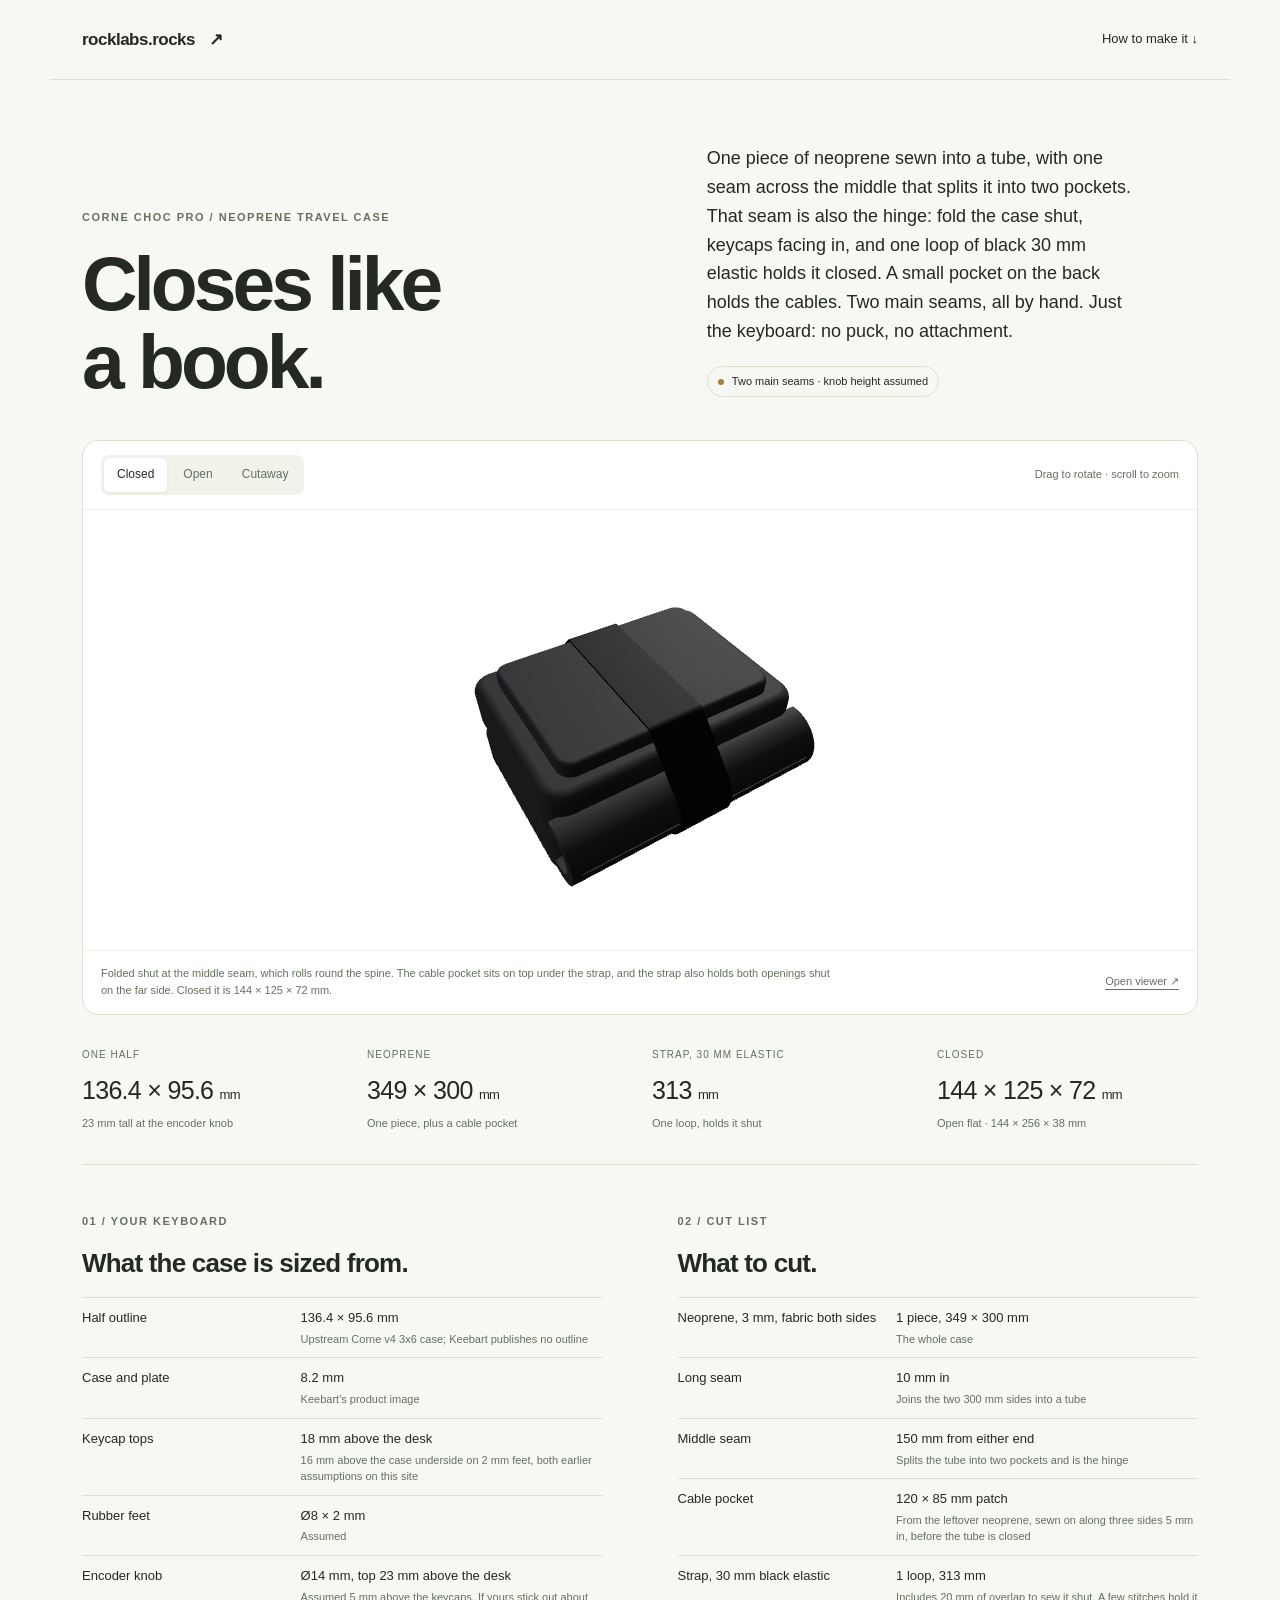
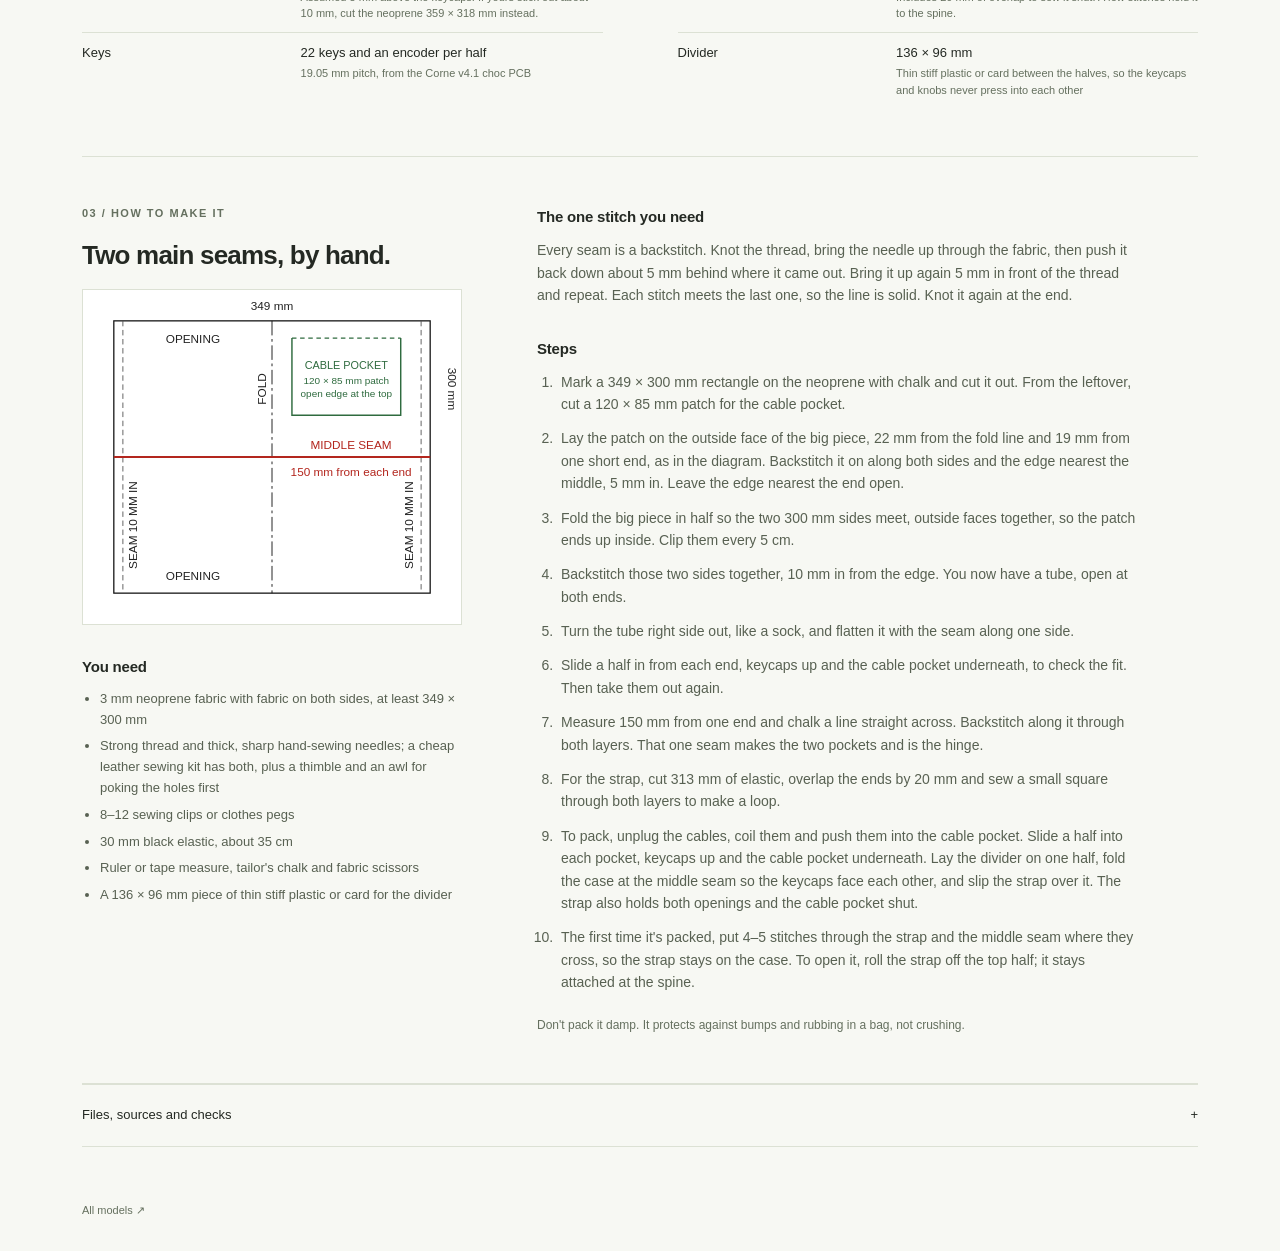
==== commit 42c0a38b: "Add a cable pocket and strap tack to the Corne case" ====
--- a/case.html
+++ b/case.html
@@ -3,7 +3,7 @@
 <head>
   <meta charset="UTF-8">
   <meta name="viewport" content="width=device-width, initial-scale=1">
-  <meta name="description" content="A hand-sewn neoprene travel case for both Corne Choc Pro halves: one piece of fabric, two straight seams, folds shut like a book. 3D render, measurements and step-by-step instructions.">
+  <meta name="description" content="A hand-sewn neoprene travel case for both Corne Choc Pro halves: one piece of fabric, two main seams, a cable pocket, folds shut like a book. 3D render, measurements and step-by-step instructions.">
   <title>Corne neoprene travel case — rocklabs.rocks</title>
   <link rel="stylesheet" href="assets/dock.css">
   <link rel="stylesheet" href="assets/dual.css">
@@ -21,8 +21,8 @@
         <h1>Closes like<br>a book.</h1>
       </div>
       <div class="intro-copy">
-        <p>One piece of neoprene sewn into a tube, with one seam across the middle that splits it into two pockets. That seam is also the hinge: fold the case shut, keycaps facing in, and one loop of black 30 mm elastic holds it closed. Two straight seams, all by hand. Just the keyboard: no puck, no attachment.</p>
-        <span class="status"><i></i> Two straight seams · knob height assumed</span>
+        <p>One piece of neoprene sewn into a tube, with one seam across the middle that splits it into two pockets. That seam is also the hinge: fold the case shut, keycaps facing in, and one loop of black 30 mm elastic holds it closed. A small pocket on the back holds the cables. Two main seams, all by hand. Just the keyboard: no puck, no attachment.</p>
+        <span class="status"><i></i> Two main seams · knob height assumed</span>
       </div>
     </section>
 
@@ -40,16 +40,16 @@
         <p id="load-status" role="status">Loading the actual STL files…</p>
       </div>
       <div class="viewer-caption">
-        <p id="view-caption">Folded shut at the middle seam, which rolls round the spine. The strap goes over the top, round both ends and underneath, so it also holds both openings shut on the far side. Closed it is 144 × 125 × 64 mm.</p>
+        <p id="view-caption">Folded shut at the middle seam, which rolls round the spine. The cable pocket sits on top under the strap, and the strap also holds both openings shut on the far side. Closed it is 144 × 125 × 72 mm.</p>
         <a id="open-viewer" href="viewer.html?model=models/corne_case_closed_sleeves.stl">Open viewer ↗</a>
       </div>
     </section>
 
     <section class="spec-strip" aria-label="Case measurements">
       <div><span>ONE HALF</span><strong><b data-fill="derived.keyboard_half.length">136.4</b> × <b data-fill="derived.keyboard_half.depth">95.6</b> <small>mm</small></strong><p><b data-fill="derived.keyboard_half.packed_height">23</b> mm tall at the encoder knob</p></div>
-      <div><span>NEOPRENE</span><strong><b data-fill="derived.piece.width">349</b> × <b data-fill="derived.piece.length">300</b> <small>mm</small></strong><p>One piece · two straight seams</p></div>
-      <div><span>STRAP, 30 MM ELASTIC</span><strong><b data-fill="derived.elastic_loops.closed.0">307</b> <small>mm</small></strong><p>One loop, holds it shut</p></div>
-      <div><span>CLOSED</span><strong><b data-fill="derived.packed.closed">144 × 125 × 64</b> <small>mm</small></strong><p>Open flat · <b data-fill="derived.packed.open">144 × 256 × 30</b> mm</p></div>
+      <div><span>NEOPRENE</span><strong><b data-fill="derived.piece.width">349</b> × <b data-fill="derived.piece.length">300</b> <small>mm</small></strong><p>One piece, plus a cable pocket</p></div>
+      <div><span>STRAP, 30 MM ELASTIC</span><strong><b data-fill="derived.elastic_loops.closed.0">313</b> <small>mm</small></strong><p>One loop, holds it shut</p></div>
+      <div><span>CLOSED</span><strong><b data-fill="derived.packed.closed">144 × 125 × 72</b> <small>mm</small></strong><p>Open flat · <b data-fill="derived.packed.open">144 × 256 × 38</b> mm</p></div>
     </section>
 
     <section class="measure-grid">
@@ -72,7 +72,8 @@
           <tr><th>Neoprene, 3 mm, fabric both sides</th><td>1 piece, <b data-fill="derived.piece.width">349</b> × <b data-fill="derived.piece.length">300</b> mm<small>The whole case</small></td></tr>
           <tr><th>Long seam</th><td><b data-fill="config.seam_allowance">10</b> mm in<small>Joins the two <b data-fill="derived.piece.length">300</b> mm sides into a tube</small></td></tr>
           <tr><th>Middle seam</th><td><b data-fill="derived.piece.middle_seam_from_end">150</b> mm from either end<small>Splits the tube into two pockets and is the hinge</small></td></tr>
-          <tr><th>Strap, 30 mm black elastic</th><td>1 loop, <b data-fill="derived.elastic_loops.closed.0">307</b> mm<small>Includes <b data-fill="config.elastic_join_overlap">20</b> mm of overlap to sew it shut</small></td></tr>
+          <tr><th>Cable pocket</th><td><b data-fill="derived.cable_pocket.size">120 × 85</b> mm patch<small>From the leftover neoprene, sewn on along three sides <b data-fill="derived.cable_pocket.seam">5</b> mm in, before the tube is closed</small></td></tr>
+          <tr><th>Strap, 30 mm black elastic</th><td>1 loop, <b data-fill="derived.elastic_loops.closed.0">313</b> mm<small>Includes <b data-fill="config.elastic_join_overlap">20</b> mm of overlap to sew it shut. A few stitches hold it to the spine.</small></td></tr>
           <tr><th>Divider</th><td><b data-fill="derived.divider">136 × 96</b> mm<small>Thin stiff plastic or card between the halves, so the keycaps and knobs never press into each other</small></td></tr>
         </table>
       </article>
@@ -81,13 +82,13 @@
     <section class="make" id="make" aria-labelledby="make-heading">
       <div class="make-side">
         <p class="eyebrow">03 / HOW TO MAKE IT</p>
-        <h2 id="make-heading">Two seams, by hand.</h2>
-        <a class="diagram" href="models/corne_case_diagram.svg"><img src="models/corne_case_diagram.svg" alt="Cutting diagram: one 349 by 300 mm rectangle. Fold it so the two 300 mm sides meet and sew them 10 mm in to make a tube, then sew straight across the middle, 150 mm from each end." width="417" height="368"></a>
+        <h2 id="make-heading">Two main seams, by hand.</h2>
+        <a class="diagram" href="models/corne_case_diagram.svg"><img src="models/corne_case_diagram.svg" alt="Cutting diagram: one 349 by 300 mm rectangle. A 120 by 85 mm cable pocket patch sits 22 mm from the fold line and 19 mm from one end. Fold it so the two 300 mm sides meet and sew them 10 mm in to make a tube, then sew straight across the middle, 150 mm from each end." width="417" height="368"></a>
         <h3>You need</h3>
         <ul class="needs">
           <li>3 mm neoprene fabric with fabric on both sides, at least <b data-fill="derived.piece.width">349</b> × <b data-fill="derived.piece.length">300</b> mm</li>
-          <li>Strong polyester thread and a medium or heavy hand-sewing needle</li>
-          <li>8–12 sewing clips and a thimble</li>
+          <li>Strong thread and thick, sharp hand-sewing needles; a cheap leather sewing kit has both, plus a thimble and an awl for poking the holes first</li>
+          <li>8–12 sewing clips or clothes pegs</li>
           <li>30 mm black elastic, about 35 cm</li>
           <li>Ruler or tape measure, tailor's chalk and fabric scissors</li>
           <li>A <b data-fill="derived.divider">136 × 96</b> mm piece of thin stiff plastic or card for the divider</li>
@@ -98,16 +99,18 @@
         <p class="stitch">Every seam is a backstitch. Knot the thread, bring the needle up through the fabric, then push it back down about 5 mm behind where it came out. Bring it up again 5 mm in front of the thread and repeat. Each stitch meets the last one, so the line is solid. Knot it again at the end.</p>
         <h3>Steps</h3>
         <ol class="steps">
-          <li>Mark a <b data-fill="derived.piece.width">349</b> × <b data-fill="derived.piece.length">300</b> mm rectangle on the neoprene with chalk and cut it out.</li>
-          <li>Fold it in half so the two <b data-fill="derived.piece.length">300</b> mm sides meet, outside faces together. Clip them every 5 cm.</li>
+          <li>Mark a <b data-fill="derived.piece.width">349</b> × <b data-fill="derived.piece.length">300</b> mm rectangle on the neoprene with chalk and cut it out. From the leftover, cut a <b data-fill="derived.cable_pocket.size">120 × 85</b> mm patch for the cable pocket.</li>
+          <li>Lay the patch on the outside face of the big piece, <b data-fill="derived.cable_pocket.from_fold">22</b> mm from the fold line and <b data-fill="derived.cable_pocket.from_end">19</b> mm from one short end, as in the diagram. Backstitch it on along both sides and the edge nearest the middle, <b data-fill="derived.cable_pocket.seam">5</b> mm in. Leave the edge nearest the end open.</li>
+          <li>Fold the big piece in half so the two <b data-fill="derived.piece.length">300</b> mm sides meet, outside faces together, so the patch ends up inside. Clip them every 5 cm.</li>
           <li>Backstitch those two sides together, <b data-fill="config.seam_allowance">10</b> mm in from the edge. You now have a tube, open at both ends.</li>
           <li>Turn the tube right side out, like a sock, and flatten it with the seam along one side.</li>
-          <li>Slide a half in from each end, keycaps up, to check the fit. Then take them out again.</li>
+          <li>Slide a half in from each end, keycaps up and the cable pocket underneath, to check the fit. Then take them out again.</li>
           <li>Measure <b data-fill="derived.piece.middle_seam_from_end">150</b> mm from one end and chalk a line straight across. Backstitch along it through both layers. That one seam makes the two pockets and is the hinge.</li>
-          <li>For the strap, cut <b data-fill="derived.elastic_loops.closed.0">307</b> mm of elastic, overlap the ends by <b data-fill="config.elastic_join_overlap">20</b> mm and sew a small square through both layers to make a loop.</li>
-          <li>To pack, slide a half into each pocket, keycaps up. Lay the divider on one half, fold the case at the middle seam so the keycaps face each other, and slip the strap over it. The strap also holds both openings shut.</li>
+          <li>For the strap, cut <b data-fill="derived.elastic_loops.closed.0">313</b> mm of elastic, overlap the ends by <b data-fill="config.elastic_join_overlap">20</b> mm and sew a small square through both layers to make a loop.</li>
+          <li>To pack, unplug the cables, coil them and push them into the cable pocket. Slide a half into each pocket, keycaps up and the cable pocket underneath. Lay the divider on one half, fold the case at the middle seam so the keycaps face each other, and slip the strap over it. The strap also holds both openings and the cable pocket shut.</li>
+          <li>The first time it's packed, put 4–5 stitches through the strap and the middle seam where they cross, so the strap stays on the case. To open it, roll the strap off the top half; it stays attached at the spine.</li>
         </ol>
-        <p class="make-note">Unplug the cables first, and don't pack it damp. It protects against bumps and rubbing in a bag, not crushing.</p>
+        <p class="make-note">Don't pack it damp. It protects against bumps and rubbing in a bag, not crushing.</p>
       </div>
     </section>
 
